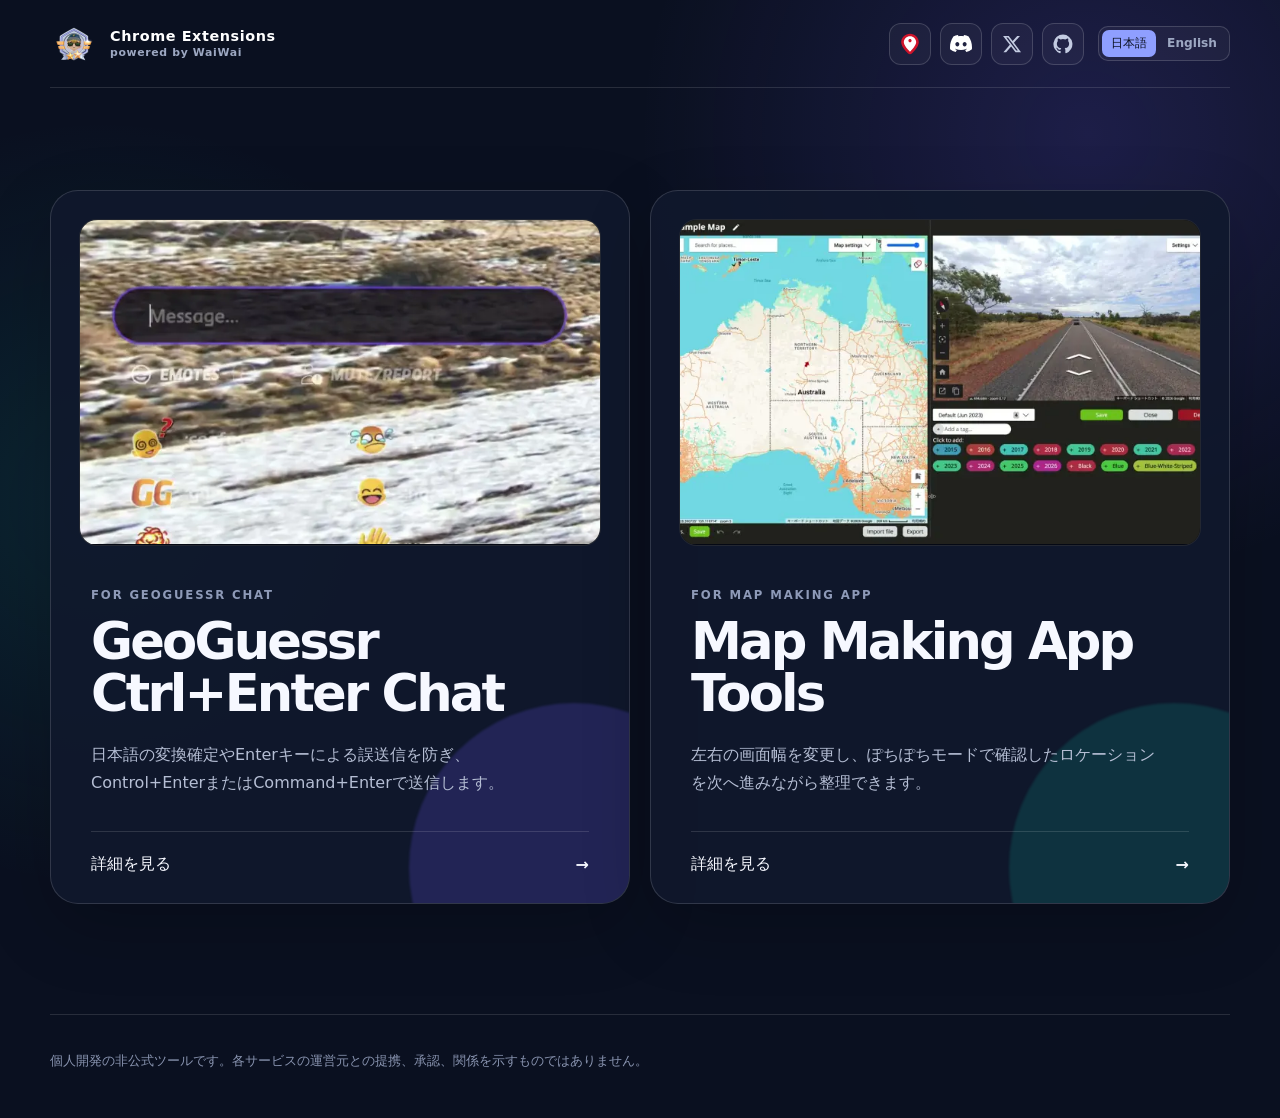
==== index.html @ 2ea96c9a "Initial commit" ====
<!doctype html>
<html lang="ja">
  <head>
    <!-- Google Tag Manager -->
    <script>(function(w,d,s,l,i){w[l]=w[l]||[];w[l].push({'gtm.start':
    new Date().getTime(),event:'gtm.js'});var f=d.getElementsByTagName(s)[0],
    j=d.createElement(s),dl=l!='dataLayer'?'&l='+l:'';j.async=true;j.src=
    'https://www.googletagmanager.com/gtm.js?id='+i+dl;f.parentNode.insertBefore(j,f);
    })(window,document,'script','dataLayer','GTM-NR3K4XBC');</script>
    <!-- End Google Tag Manager -->
    <meta charset="UTF-8">
    <meta name="viewport" content="width=device-width, initial-scale=1">
    <meta name="google-site-verification" content="cW5iTMxhqX0iA4qkaGmjI2or_jbRSHRYNmD9PM8CvwY">
    <meta name="description" content="geo_waiwaiが公開している、ブラウザを少し使いやすくする非公式Chrome拡張機能の一覧です。">
    <meta name="theme-color" content="#0a1020">
    <title>Browser Extensions | geo_waiwai</title>
    <link rel="canonical" href="https://app.geoguessr-waiwai.workers.dev/">
    <link rel="alternate" hreflang="ja" href="https://app.geoguessr-waiwai.workers.dev/">
    <link rel="alternate" hreflang="en" href="https://app.geoguessr-waiwai.workers.dev/en/">
    <link rel="alternate" hreflang="x-default" href="https://app.geoguessr-waiwai.workers.dev/">
    <link rel="icon" type="image/png" sizes="32x32" href="/favicon.png">
    <link rel="preload" as="image" href="/assets/ctrl-enter-card-poster.webp" type="image/webp" fetchpriority="high">
    <link rel="stylesheet" href="/reset.css">
    <link rel="stylesheet" href="/styles.css">
  </head>
  <body>
    <!-- Google Tag Manager (noscript) -->
    <noscript><iframe src="https://www.googletagmanager.com/ns.html?id=GTM-NR3K4XBC"
    height="0" width="0" style="display:none;visibility:hidden"></iframe></noscript>
    <!-- End Google Tag Manager (noscript) -->
    <header class="site-header">
      <a class="brand" href="/">
        <span class="brand-icon" aria-hidden="true">
          <img class="brand-icon-avatar" src="/assets/user-icon-42.webp" width="21" height="21" alt="">
          <img class="brand-icon-frame" src="/assets/user-icon-48.webp" width="48" height="48" alt="">
        </span>
        <span class="brand-copy"><strong>Chrome Extensions</strong><small>powered by WaiWai</small></span>
      </a>
      <div class="header-actions">
        <nav class="account-links" aria-label="アカウント">
          <a class="account-link" href="https://www.geoguessr.com/user/621f7436f0bf520001066b61" target="_blank" rel="noopener noreferrer" aria-label="GeoGuessrプロフィール" title="GeoGuessr">
            <img src="/assets/geoguessr-emblem.svg" width="18" height="22" alt="">
          </a>
          <a class="account-link" href="https://discordapp.com/users/1530473272674877450" target="_blank" rel="noopener noreferrer" aria-label="Discordプロフィール" title="Discord">
            <img class="discord-icon" src="/assets/Discord-Symbol-White.svg" width="22" height="17" alt="">
          </a>
          <a class="account-link" href="https://x.com/geo_waiwai" target="_blank" rel="noopener noreferrer" aria-label="Xのプロフィール" title="X">
            <svg viewBox="0 0 24 24" aria-hidden="true"><path d="M18.244 2.25h3.308l-7.227 8.26 8.502 11.24h-6.657l-5.214-6.817L4.99 21.75H1.68l7.73-8.835L1.254 2.25H8.08l4.713 6.231 5.45-6.231Zm-1.161 17.52h1.833L7.084 4.126H5.117L17.083 19.77Z"></path></svg>
          </a>
          <a class="account-link" href="https://github.com/geoguessrwaiwai-lab" target="_blank" rel="noopener noreferrer" aria-label="GitHubアカウント" title="GitHub">
            <svg viewBox="0 0 24 24" aria-hidden="true"><path d="M12 .7a11.5 11.5 0 0 0-3.64 22.4c.58.1.79-.25.79-.56v-2.23c-3.23.7-3.91-1.37-3.91-1.37-.53-1.34-1.29-1.7-1.29-1.7-1.05-.72.08-.71.08-.71 1.17.08 1.78 1.2 1.78 1.2 1.04 1.78 2.72 1.27 3.39.97.1-.75.4-1.27.74-1.56-2.58-.29-5.29-1.29-5.29-5.69 0-1.26.45-2.29 1.19-3.1-.12-.29-.52-1.47.11-3.06 0 0 .97-.31 3.16 1.18a10.9 10.9 0 0 1 5.76 0c2.19-1.49 3.16-1.18 3.16-1.18.63 1.59.23 2.77.11 3.06.74.81 1.19 1.84 1.19 3.1 0 4.42-2.72 5.39-5.3 5.68.42.36.79 1.07.79 2.16v3.2c0 .31.21.67.8.56A11.5 11.5 0 0 0 12 .7Z"></path></svg>
          </a>
        </nav>
        <nav class="language-switcher" aria-label="言語選択"><a aria-current="page" href="/" lang="ja">日本語</a><a href="/en/" lang="en">English</a></nav>
      </div>
    </header>

    <main>
      <section class="extensions" aria-label="拡張機能一覧">
        <div class="extension-grid">
          <a class="extension-card ctrl-enter-card" href="/geoguessr-ctrl-enter/">
            <video class="card-demo" autoplay muted loop playsinline preload="metadata" poster="/assets/ctrl-enter-card-poster.webp" aria-label="GeoGuessr Ctrl+Enter Chatの動作デモ">
              <source src="/geoguessr-ctrl-enter/assets/after.mp4" type="video/mp4">
            </video>
            <div class="card-copy">
              <p class="product-context">For GeoGuessr chat</p>
              <h3>GeoGuessr<br>Ctrl+Enter Chat</h3>
              <p>日本語の変換確定やEnterキーによる誤送信を防ぎ、Control+EnterまたはCommand+Enterで送信します。</p>
            </div>
            <span class="card-link">
              詳細を見る <span aria-hidden="true">→</span>
            </span>
          </a>

          <a class="extension-card map-tools-card" href="/map-making-app-tools/">
            <video class="card-demo" autoplay muted loop playsinline preload="metadata" poster="/assets/map-tools-card-poster.webp" aria-label="Map Making App Toolsの動作デモ">
              <source src="/map-making-app-tools/assets/resizable-editor-demo.mp4" type="video/mp4">
            </video>
            <div class="card-copy">
              <p class="product-context">For Map Making App</p>
              <h3>Map Making App<br>Tools</h3>
              <p>左右の画面幅を変更し、ぽちぽちモードで確認したロケーションを次へ進みながら整理できます。</p>
            </div>
            <span class="card-link">
              詳細を見る <span aria-hidden="true">→</span>
            </span>
          </a>
        </div>
      </section>
    </main>

    <footer>
      <p>個人開発の非公式ツールです。各サービスの運営元との提携、承認、関係を示すものではありません。</p>
    </footer>
  </body>
</html>
---- styles.css ----
:root {
  color-scheme: dark;
  font-family: Inter, ui-sans-serif, system-ui, -apple-system, BlinkMacSystemFont, "Segoe UI", sans-serif;
  color: #f6f8ff;
  background: #0a1020;
  font-synthesis: none;
}

* {
  box-sizing: border-box;
}

html {
  min-width: 320px;
  background: #0a1020;
}

body {
  min-height: 100vh;
  margin: 0;
  background:
    radial-gradient(circle at 85% 12%, rgba(117, 94, 255, 0.18), transparent 28rem),
    radial-gradient(circle at 8% 45%, rgba(22, 193, 180, 0.12), transparent 24rem),
    #0a1020;
}

a {
  color: inherit;
}

.site-header,
main,
footer {
  width: min(1180px, calc(100% - 40px));
  margin-inline: auto;
}

.site-header {
  display: flex;
  align-items: center;
  justify-content: space-between;
  gap: 24px;
  min-height: 88px;
  border-bottom: 1px solid rgba(255, 255, 255, 0.12);
}

.header-actions {
  display: flex;
  align-items: center;
  gap: 14px;
}

.brand {
  display: inline-flex;
  align-items: center;
  gap: 12px;
  color: #fff;
  font-size: 0.92rem;
  font-weight: 750;
  letter-spacing: 0.04em;
  text-decoration: none;
}

.brand-icon {
  position: relative;
  display: grid;
  width: 48px;
  height: 48px;
  flex: 0 0 48px;
  place-items: center;
}

.brand-icon img {
  display: block;
  grid-area: 1 / 1;
  object-fit: cover;
}

.brand-icon-avatar {
  position: relative;
  z-index: 0;
  width: 44%;
  height: 44%;
  overflow: hidden;
  border-radius: 100%;
}

.brand-icon-frame {
  z-index: 1;
  width: 100%;
  height: 100%;
}

.brand-copy {
  display: flex;
  flex-direction: column;
  gap: 2px;
}

.brand strong {
  font-size: 0.9rem;
  line-height: 1.15;
}

.brand small {
  color: #9da8c2;
  font-size: 0.68rem;
  font-weight: 650;
  letter-spacing: 0.06em;
  line-height: 1.15;
}

.account-links {
  display: flex;
  align-items: center;
  gap: 9px;
}

.account-link {
  display: grid;
  width: 42px;
  height: 42px;
  place-items: center;
  border: 1px solid rgba(255, 255, 255, 0.16);
  border-radius: 12px;
  color: #c3cbe1;
  background: rgba(255, 255, 255, 0.04);
  transition: border-color 160ms ease, color 160ms ease, background-color 160ms ease;
}

.account-link:hover,
.account-link:focus-visible {
  border-color: rgba(255, 255, 255, 0.42);
  color: #fff;
  background: rgba(255, 255, 255, 0.09);
}

.account-link:focus-visible {
  outline: 3px solid #8f9fff;
  outline-offset: 3px;
}

.account-link svg,
.account-link img {
  width: 20px;
  height: 20px;
}

.account-link svg {
  fill: currentColor;
}

.account-link:first-child img {
  width: 18px;
  height: 22px;
}

.account-link .discord-icon {
  width: 22px;
  height: auto;
}

.language-switcher {
  display: flex;
  gap: 2px;
  padding: 3px;
  border: 1px solid rgba(255, 255, 255, 0.16);
  border-radius: 10px;
  background: rgba(255, 255, 255, 0.04);
}

.language-switcher a {
  padding: 5px 9px;
  border-radius: 7px;
  color: #9da8c2;
  font-size: 0.76rem;
  font-weight: 750;
  line-height: 1.35;
  text-decoration: none;
  white-space: nowrap;
}

.language-switcher a:hover { color: #fff; }
.language-switcher a[aria-current="page"] { color: #0a1020; background: #8f9fff; }
.language-switcher a[aria-current="page"]:hover { color: #0a1020; }

.product-context {
  margin: 0;
  color: #8e9ab8;
  font-size: 0.73rem;
  font-weight: 750;
  letter-spacing: 0.16em;
  text-transform: uppercase;
}

h1,
h2,
h3,
p {
  margin-top: 0;
}

.extensions {
  padding: clamp(64px, 8vw, 104px) 0 110px;
}

.extension-grid {
  display: grid;
  grid-template-columns: repeat(2, minmax(0, 1fr));
  gap: 20px;
}

.extension-card {
  position: relative;
  display: flex;
  min-height: 510px;
  flex-direction: column;
  overflow: hidden;
  padding: clamp(18px, 2.5vw, 28px);
  border: 1px solid rgba(255, 255, 255, 0.14);
  border-radius: 28px;
  background: rgba(16, 24, 45, 0.88);
  box-shadow: 0 24px 70px rgba(0, 0, 0, 0.2);
  color: inherit;
  text-decoration: none;
  transition: border-color 160ms ease, transform 160ms ease, box-shadow 160ms ease;
}

.extension-card:hover,
.extension-card:focus-visible {
  border-color: rgba(255, 255, 255, 0.34);
  color: inherit;
  box-shadow: 0 30px 80px rgba(0, 0, 0, 0.28);
  transform: translateY(-3px);
}

.extension-card:focus-visible {
  outline: 3px solid #8f9fff;
  outline-offset: 4px;
}

.extension-card::after {
  position: absolute;
  right: -110px;
  bottom: -130px;
  width: 330px;
  height: 330px;
  border-radius: 50%;
  background: rgba(112, 93, 255, 0.2);
  content: "";
  filter: blur(1px);
  pointer-events: none;
}

.map-tools-card::after {
  background: rgba(15, 194, 166, 0.16);
}

.card-demo {
  position: relative;
  z-index: 1;
  display: block;
  width: 100%;
  aspect-ratio: 16 / 10;
  border: 1px solid rgba(255, 255, 255, 0.12);
  border-radius: 18px;
  background: #050914;
  object-fit: cover;
}

.card-copy {
  position: relative;
  z-index: 1;
  margin-top: auto;
  padding: 42px 12px 0;
}

.product-context {
  margin-bottom: 13px;
}

.card-copy h3 {
  margin-bottom: 22px;
  font-size: clamp(2rem, 4vw, 3.4rem);
  line-height: 1.02;
  letter-spacing: -0.055em;
}

.card-copy > p:last-child {
  max-width: 470px;
  margin-bottom: 0;
  color: #b5bed4;
  line-height: 1.75;
}

.card-link {
  position: relative;
  z-index: 1;
  display: flex;
  align-items: center;
  justify-content: space-between;
  margin: 34px 12px 0;
  padding-top: 22px;
  border-top: 1px solid rgba(255, 255, 255, 0.13);
  font-weight: 720;
  text-decoration: none;
}

.card-link span {
  transition: transform 160ms ease;
}

.card-link:hover span,
.card-link:focus-visible span {
  transform: translateX(5px);
}

footer {
  display: flex;
  align-items: start;
  justify-content: space-between;
  gap: 36px;
  padding: 35px 0 46px;
  border-top: 1px solid rgba(255, 255, 255, 0.12);
  color: #8994b0;
  font-size: 0.82rem;
  line-height: 1.7;
}

footer p {
  max-width: 680px;
  margin: 0;
}

@media (max-width: 760px) {
  .site-header,
  main,
  footer {
    width: min(100% - 28px, 1180px);
  }

  .extension-grid {
    grid-template-columns: 1fr;
  }

  .site-header {
    align-items: flex-start;
    flex-direction: column;
    padding-block: 18px;
  }

  .header-actions {
    width: 100%;
    flex-wrap: wrap;
    justify-content: space-between;
  }

  .extension-card {
    min-height: 440px;
  }

  footer {
    flex-direction: column;
  }
}

@media (prefers-reduced-motion: reduce) {
  *,
  *::before,
  *::after {
    scroll-behavior: auto !important;
    transition-duration: 0.01ms !important;
  }
}
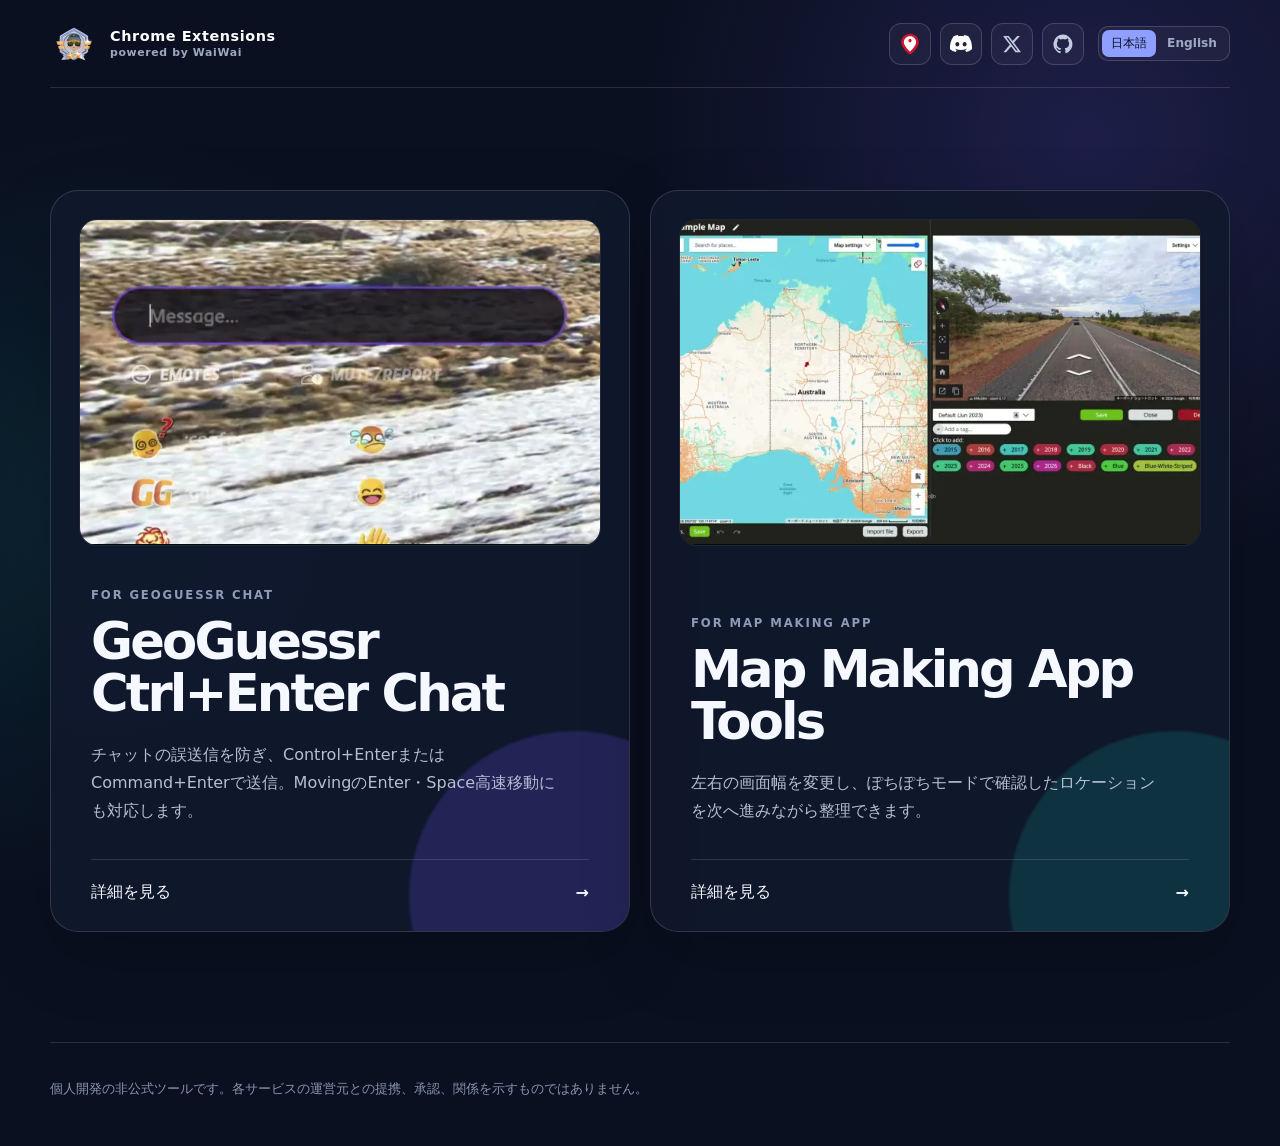
==== commit 05bf2a70: "Publish Ctrl+Enter 1.0.3 homepage" ====
--- a/index.html
+++ b/index.html
@@ -65,7 +65,7 @@
             <div class="card-copy">
               <p class="product-context">For GeoGuessr chat</p>
               <h3>GeoGuessr<br>Ctrl+Enter Chat</h3>
-              <p>日本語の変換確定やEnterキーによる誤送信を防ぎ、Control+EnterまたはCommand+Enterで送信します。</p>
+              <p>チャットの誤送信を防ぎ、Control+EnterまたはCommand+Enterで送信。MovingのEnter・Space高速移動にも対応します。</p>
             </div>
             <span class="card-link">
               詳細を見る <span aria-hidden="true">→</span>
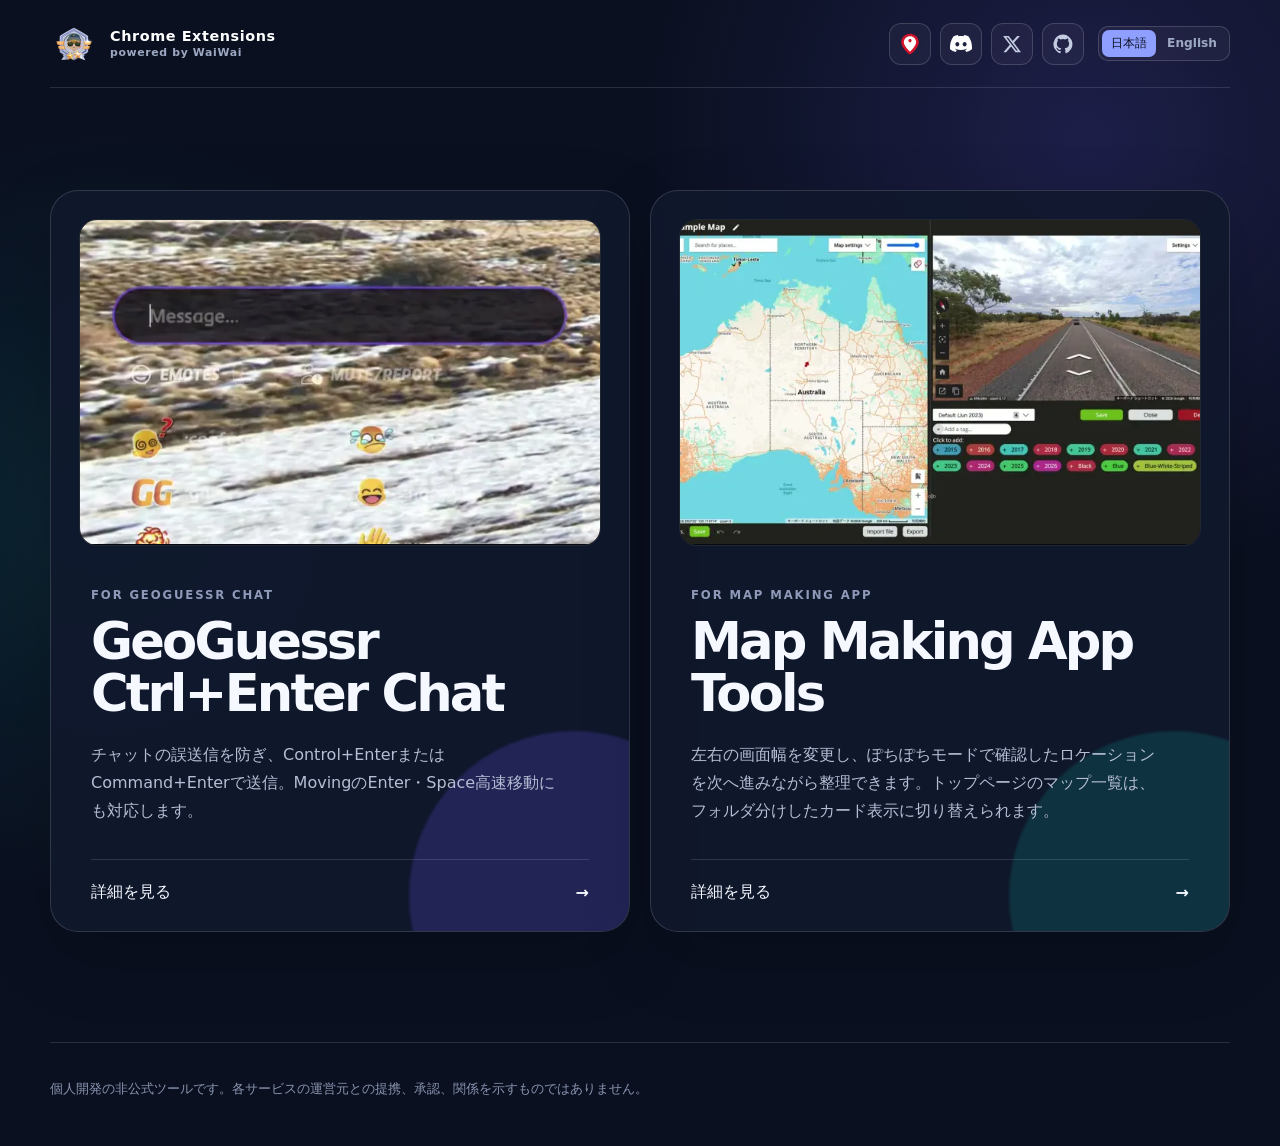
==== commit 2ce9e18e: "Add the folder view to the Map Making App Tools pages Introduce a third demo entry with a screenshot" ====
--- a/index.html
+++ b/index.html
@@ -79,7 +79,7 @@
             <div class="card-copy">
               <p class="product-context">For Map Making App</p>
               <h3>Map Making App<br>Tools</h3>
-              <p>左右の画面幅を変更し、ぽちぽちモードで確認したロケーションを次へ進みながら整理できます。</p>
+              <p>左右の画面幅を変更し、ぽちぽちモードで確認したロケーションを次へ進みながら整理できます。トップページのマップ一覧は、フォルダ分けしたカード表示に切り替えられます。</p>
             </div>
             <span class="card-link">
               詳細を見る <span aria-hidden="true">→</span>
